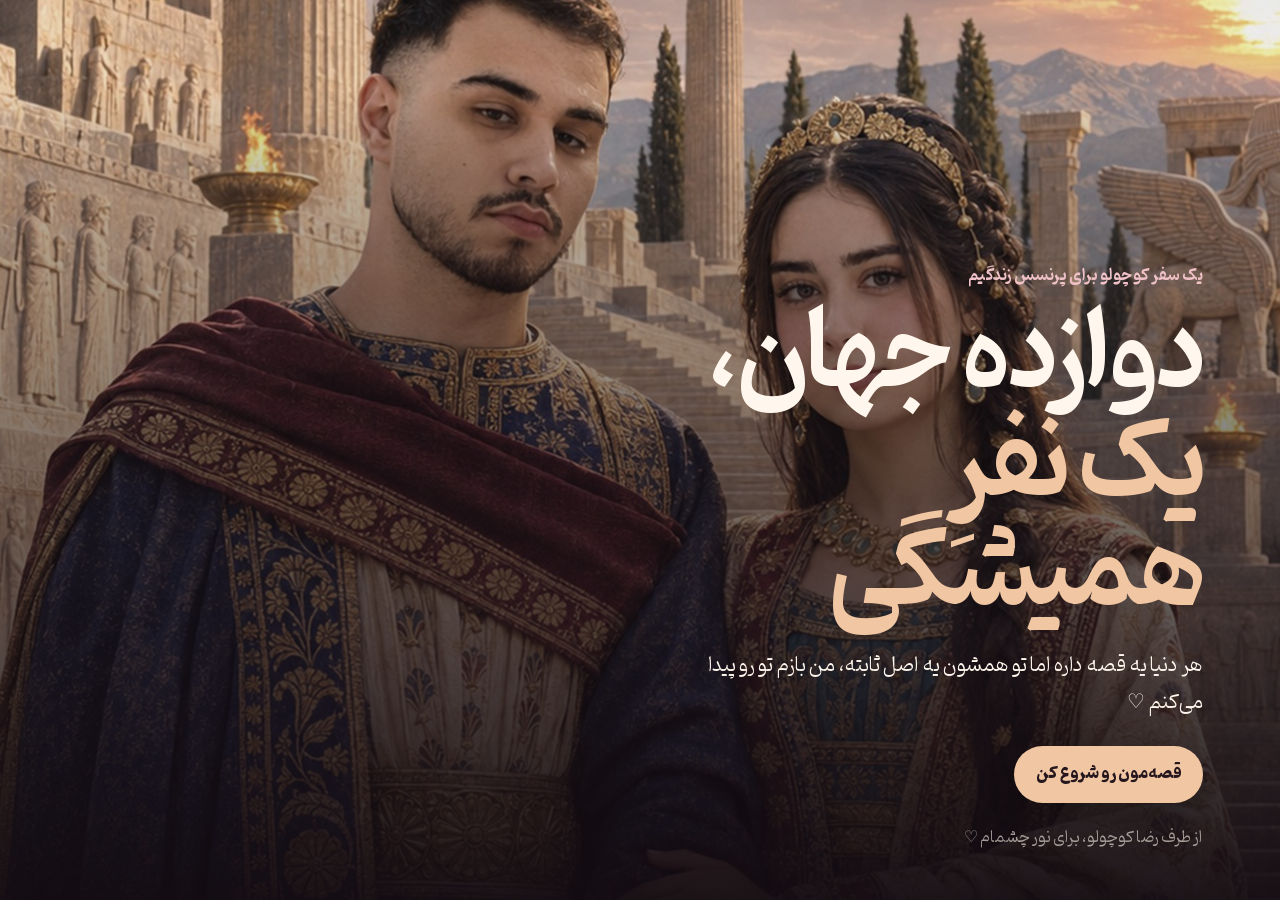
==== index.html @ 2c2beda5 "Build The Twelve Realms romantic story experience" ====
<!doctype html>
<html lang="fa" dir="rtl">
  <head>
    <meta charset="UTF-8" />
    <meta
      name="viewport"
      content="width=device-width, initial-scale=1, viewport-fit=cover"
    />
    <meta name="theme-color" content="#221827" />
    <meta name="description" content="دوازده جهان، دوازده قصه — از طرف رضا" />
    <title>دوازده جهان، یک عسل</title>
    <link rel="icon" href="assets/favicon.svg" type="image/svg+xml" />
    <link rel="stylesheet" href="styles.css" />
    <script src="stories.js" defer></script>
    <script src="script.js" defer></script>
  </head>
  <body>
    <a class="skip-link" href="#story-title">رفتن به داستان</a>

    <div class="story-app" id="story-app">
      <section class="intro" id="intro" aria-labelledby="intro-title">
        <div class="intro__image" aria-hidden="true"></div>
        <div class="intro__shade" aria-hidden="true"></div>
        <div class="intro__content">
          <p class="intro__eyebrow">یک سفر کوچولو برای پرنسس زندگیم</p>
          <h1 id="intro-title">دوازده جهان،<br /><em>یک نفرِ همیشگی</em></h1>
          <p class="intro__lead">
            هر دنیا یه قصه داره اما تو همشون یه اصل ثابته، من بازم تو رو پیدا
            می‌کنم ♡
          </p>
          <button class="start-button" id="start-story" type="button">
            قصه‌مون رو شروع کن
          </button>
          <p class="intro__from">از طرف رضا کوچولو، برای نور چشمام ♡</p>
        </div>
      </section>

      <main class="reader" id="reader" aria-hidden="true">
        <header class="reader__header">
          <button
            class="brand"
            id="restart-story"
            type="button"
            aria-label="بازگشت به صفحه اول"
          >
            شروع دوباره قصه‌ها
          </button>
          <p class="chapter-count">
            فصل <b id="current-number">۱</b> از
            <span id="total-number">۱۲</span>
          </p>
        </header>

        <div
          class="story-viewport"
          id="story-viewport"
          tabindex="0"
          aria-label="داستان‌های تصویری؛ برای جابه‌جایی به چپ یا راست بکشید"
        >
          <div class="story-track" id="story-track"></div>
          <p class="swipe-tip" id="swipe-tip">با انگشت ورق بزن</p>
        </div>

        <nav class="reader__controls" aria-label="جابه‌جایی بین فصل‌ها">
          <button
            class="nav-button nav-button--next"
            id="next-story"
            type="button"
          >
            فصل بعد
          </button>
          <div
            class="progress-dots"
            id="progress-dots"
            role="tablist"
            aria-label="فصل‌های داستان"
          ></div>
          <button
            class="nav-button nav-button--previous"
            id="previous-story"
            type="button"
          >
            فصل قبل
          </button>
        </nav>
      </main>

      <section
        class="reality-ending"
        id="reality-ending"
        aria-labelledby="reality-title"
        aria-hidden="true"
      >
        <div class="reality-ending__inner">
          <p class="reality-ending__eyebrow">و اما آخرین دنیا...</p>
          <h2 id="reality-title" tabindex="-1">دنیای واقعیِ خودمون</h2>

          <div class="reality-ending__copy">
            <p>همه‌ی این دنیاها قشنگ بودن...</p>
            <p>
              توی یکی‌شون ملکه بودی، توی یکی پرنسس؛ یک‌جا قهرمان بودی و
              یک‌جا تنها امیدِ آخر دنیا.
            </p>
            <p>
              ولی حقیقت اینه که من برای دوست‌داشتنت به تخت جمشید، قصر،
              مولتی‌ورس یا یک شهر پر از نورهای نئونی احتیاج ندارم.
            </p>
            <p>من تو رو همین‌جا دوست دارم؛ توی همین دنیای معمولی خودمون.</p>
            <p>
              وقتی خسته‌ای، وقتی ساکتی، وقتی خوشحالی، وقتی به خودت شک می‌کنی
              و حتی وقت‌هایی که شاید من نتونستم اون‌طور که باید نشونت بدم
              چقدر برام ارزشمندی.
            </p>
            <p>
              من تلاشت رو می‌بینم، عسل. روزهایی رو که با خستگی ادامه می‌دی
              می‌بینم. مهربونی‌هات، نگرانی‌هات، لبخندت و قلب قشنگی که پشت
              همه‌شون پنهانه رو می‌بینم.
            </p>
            <p>
              شاید نتونم برات دوازده جهان واقعی بسازم، اما دلم می‌خواد توی
              همین یک جهان، آدمی باشم که کنارش احساس امنیت می‌کنی؛ کسی که
              خستگی‌هات پیشش سبک‌تر می‌شن و هیچ‌وقت باعث نمی‌شه فکر کنی کافی
              نیستی.
            </p>
            <p>
              اگر هزار بار دیگه هم بین هزار دنیا گم بشم، باز دنبالت می‌گردم.
              اما خوشبختانه این بار لازم نیست خیلی دور برم...
            </p>
            <p class="reality-ending__promise">
              چون دنیای موردعلاقه‌ی من همین‌جاست؛ هرجایی که تو باشی.
            </p>
          </div>

          <div class="future-photo" role="img" aria-label="قاب عکس آینده‌ی رضا و عسل">
            <span class="future-photo__heart" aria-hidden="true">♡</span>
            <p class="future-photo__title">جای این عکس هنوز خالیه...</p>
            <p>
              چون این یکی رو نمی‌شه ساخت یا از جایی پیدا کرد.<br />
              باید یک روز واقعاً کنار هم بایستیم و خودمون بگیریمش.
            </p>
            <p class="future-photo__waiting">
              بی‌صبرانه منتظر روزی‌ام که فاصله تموم بشه و این قاب رو با
              خاطره‌ی خودمون پُر کنیم.
            </p>
          </div>

          <p class="reality-ending__signoff">
            دوستت دارم، عسلی.<br />از طرف رضا کوچولوت ♡
          </p>
          <button class="ending-restart" id="ending-restart" type="button">
            قصه‌هامون رو دوباره بخونیم
          </button>
        </div>
      </section>

      <p class="live-region" id="live-region" aria-live="polite"></p>
    </div>

    <noscript>برای دیدن این قصه، جاوااسکریپت مرورگر باید روشن باشد.</noscript>
  </body>
</html>
---- styles.css ----
@font-face {
  font-family: "Peyda Local";
  src: url("assets/fonts/Peyda-Regular.woff2") format("woff2");
  font-weight: 400;
  font-display: swap;
}

@font-face {
  font-family: "Peyda Local";
  src: url("assets/fonts/Peyda-SemiBold.woff2") format("woff2");
  font-weight: 600;
  font-display: swap;
}

@font-face {
  font-family: "Peyda Local";
  src: url("assets/fonts/Peyda-Bold.woff2") format("woff2");
  font-weight: 700;
  font-display: swap;
}

@font-face {
  font-family: "Pinar Local";
  src: url("assets/fonts/Pinar-Variable.woff2") format("woff2");
  font-weight: 100 900;
  font-display: swap;
}

:root {
  color-scheme: dark;
  --bg: #211921;
  --panel: #ead6b7;
  --accent: #852d3f;
  --ink: #291d20;
  --muted: #6e5654;
  --gutter: clamp(1.1rem, 5vw, 2rem);
  --header-h: 3.85rem;
  --controls-h: 4.7rem;
  --ease: cubic-bezier(0.22, 0.75, 0.18, 1);
}

* {
  box-sizing: border-box;
}
html,
body {
  width: 100%;
  height: 100%;
  overflow: hidden;
}
body {
  margin: 0;
  min-width: 320px;
  background: var(--bg);
  color: var(--ink);
  font-family: "Pinar Local", Tahoma, sans-serif;
  font-size: 16px;
  -webkit-font-smoothing: antialiased;
  overscroll-behavior: none;
}
button {
  font: inherit;
  -webkit-tap-highlight-color: transparent;
}
button:focus-visible,
.story-viewport:focus-visible,
.skip-link:focus-visible {
  outline: 3px solid var(--accent);
  outline-offset: 3px;
}
.skip-link {
  position: fixed;
  z-index: 100;
  top: 0.5rem;
  right: 0.5rem;
  padding: 0.6rem 1rem;
  transform: translateY(-150%);
  background: #fff;
  color: #111;
}
.skip-link:focus {
  transform: translateY(0);
}

.story-app {
  position: relative;
  width: 100%;
  height: 100dvh;
  background: var(--bg);
  color: var(--ink);
  transition:
    background-color 0.55s ease,
    color 0.55s ease;
  isolation: isolate;
}

.intro {
  position: fixed;
  z-index: 50;
  inset: 0;
  display: grid;
  align-items: end;
  color: #fff7ed;
  background: #211921;
  transition:
    opacity 0.7s ease,
    visibility 0.7s ease;
}
.intro.is-hidden {
  opacity: 0;
  visibility: hidden;
  pointer-events: none;
}
.intro__image {
  position: absolute;
  inset: -2rem;
  background: url("assets/story/01-achaemenid.jpg") 58% 24% / cover no-repeat;
  filter: saturate(0.82) contrast(0.98);
  transform: scale(1.04);
  animation: intro-drift 10s ease-in-out infinite alternate;
}
@keyframes intro-drift {
  to {
    transform: scale(1.09) translateY(-1%);
  }
}
.intro__shade {
  position: absolute;
  inset: 0;
  background: linear-gradient(
    180deg,
    rgba(18, 11, 17, 0.06) 10%,
    rgba(18, 11, 17, 0.25) 20%,
    rgba(18, 11, 17, 0.95) 100%
  );
}
.intro__content {
  position: relative;
  z-index: 2;
  width: 100%;
  max-width: 46rem;
  padding: 3rem var(--gutter) max(2.25rem, env(safe-area-inset-bottom));
}
.intro__eyebrow {
  margin: 0 0 0.65rem;
  color: #f0c2c8;
  font-size: 16px;
  font-weight: 600;
}
.intro h1 {
  margin: 0;
  font-family: "Pinar Local", sans-serif;
  font-size: clamp(3rem, 13vw, 6.5rem);
  font-weight: 600;
  line-height: 1.05;
  letter-spacing: -0.04em;
}
.intro h1 em {
  color: #f1c6a2;
  font-style: normal;
}
.intro__lead {
  max-width: 34rem;
  margin: 1.05rem 0 1.5rem;
  color: rgba(255, 247, 237);
  font-size: 20px;
  line-height: 1.85;
}
.start-button {
  min-height: 3.3rem;
  padding: 0.7rem 1.35rem;
  color: #25171d;
  background: #f1c6a2;
  border: 0;
  border-radius: 100px;
  font-weight: 700;
  cursor: pointer;
  box-shadow: 0 12px 30px rgba(0, 0, 0, 0.2);
  transition:
    transform 0.2s,
    background 0.2s;
}
.start-button:active {
  transform: scale(0.97);
}
.intro__from {
  margin: 1.15rem 0 0;
  color: rgba(255, 247, 237, 0.6);
  font-size: 16px;
}

.reader {
  height: 100%;
  display: grid;
  grid-template-rows: var(--header-h) minmax(0, 1fr) calc(
      var(--controls-h) + env(safe-area-inset-bottom)
    );
  background: var(--bg);
  transition: background-color 0.55s ease;
}
.reader__header {
  position: relative;
  z-index: 10;
  display: flex;
  align-items: center;
  justify-content: space-between;
  min-width: 0;
  padding: max(0.35rem, env(safe-area-inset-top)) var(--gutter) 0.35rem;
  color: var(--ink);
  background: var(--panel);
  border-bottom: 1px solid color-mix(in srgb, var(--ink) 14%, transparent);
  transition:
    background-color 0.55s ease,
    color 0.55s ease;
}
.brand {
  min-height: 44px;
  display: flex;
  align-items: center;
  gap: 0.38rem;
  padding: 0.3rem 0;
  color: inherit;
  background: transparent;
  border: 0;
  cursor: pointer;
  font-weight: 700;
}
.brand i {
  color: var(--accent);
  font-family: "Pinar Local";
  font-style: normal;
  font-size: 1.15rem;
}
.chapter-count {
  margin: 0;
  color: var(--muted);
  font-size: 16px;
  transition: color 0.55s;
  display: flex;
  align-items: center;
  gap: 4px;
}
.chapter-count b {
  color: var(--accent);
  font-size: 20px;
}

.story-viewport {
  position: relative;
  min-height: 0;
  overflow: hidden;
  touch-action: pan-y;
  background: var(--bg);
}
.story-track {
  height: 100%;
  display: flex;
  direction: ltr;
  will-change: transform;
  transition: transform 0.65s var(--ease);
}
.story-track.is-dragging {
  transition: none;
}
.story-slide {
  flex: 0 0 100%;
  min-width: 0;
  height: 100%;
  display: grid;
  grid-template-rows: minmax(0, 54%) minmax(0, 46%);
  direction: rtl;
  background: var(--slide-bg);
  color: var(--slide-ink);
}
.story-visual {
  position: relative;
  min-height: 0;
  overflow: hidden;
  background: var(--slide-bg);
}
.story-visual::before {
  content: "";
  position: absolute;
  inset: -1.5rem;
  background: var(--story-image) center / cover no-repeat;
  filter: blur(24px) saturate(0.8) brightness(0.58);
  transform: scale(1.08);
  opacity: 0.8;
}
.story-visual::after {
  content: "";
  position: absolute;
  inset: 0;
  background: linear-gradient(
    180deg,
    transparent 70%,
    color-mix(in srgb, var(--slide-panel) 58%, transparent)
  );
}
.story-visual img {
  position: relative;
  z-index: 1;
  width: 100%;
  height: 100%;
  display: block;
  object-fit: var(--image-fit, contain);
  object-position: var(--image-position);
  filter: saturate(0.9) contrast(1.02);
}
.story-visual--future {
  display: grid;
  place-items: center;
  padding: 1rem var(--gutter);
  background: #3a262b;
}
.story-visual--future::before {
  inset: 0;
  background:
    radial-gradient(circle at 18% 20%, rgba(190, 121, 142, 0.3), transparent 45%),
    radial-gradient(circle at 82% 80%, rgba(225, 188, 146, 0.22), transparent 42%),
    #3a262b;
  filter: none;
  transform: none;
  opacity: 1;
}
.story-visual--future::after { display: none; }
.story-visual--future .future-photo--story {
  z-index: 1;
  width: min(100%, 34rem);
  min-height: 0;
  margin: 0;
  padding: 1.5rem 1.2rem;
  color: #342426;
  background: #fffaf2;
}
.story-visual--future .future-photo--story p { line-height: 1.65; }
.story-panel {
  position: relative;
  min-height: 0;
  padding: 1.35rem var(--gutter) 1.55rem;
  overflow-y: auto;
  overscroll-behavior: contain;
  scrollbar-width: thin;
  scrollbar-color: var(--slide-accent) transparent;
  background: var(--slide-panel);
  color: var(--slide-ink);
}
.story-panel__inner {
  max-width: 44rem;
  margin-inline: auto;
}
.story-eyebrow {
  margin: 0 0 0.35rem;
  color: var(--slide-accent);
  font-size: 16px;
  font-weight: 600;
}
.story-title {
  margin: 0 0 0.8rem;
  font-family: "Pinar Local", sans-serif;
  font-size: clamp(1.65rem, 7.2vw, 3.8rem);
  line-height: 1.32;
  font-weight: 700;
  letter-spacing: -0.025em;
}
.story-copy {
  display: grid;
  gap: 0.6rem;
}
.story-copy p {
  margin: 0;
  color: var(--slide-muted);
  font-size: 1rem;
  line-height: 1.75;
}
.story-punchline {
  margin: 0.9rem 0 0;
  padding: 0.75rem 0.9rem;
  color: var(--slide-ink);
  background: color-mix(in srgb, var(--slide-accent) 13%, transparent);
  border-right: 3px solid var(--slide-accent);
  font-size: 0.94rem;
  line-height: 1.75;
  font-weight: 600;
}

.swipe-tip {
  position: absolute;
  z-index: 5;
  left: 50%;
  top: 50%;
  margin: 0;
  padding: 0.55rem 0.9rem;
  transform: translate(-50%, -50%);
  color: #fff;
  background: rgba(12, 10, 17, 0.68);
  border: 1px solid rgba(255, 255, 255, 0.25);
  border-radius: 100px;
  font-size: 0.78rem;
  pointer-events: none;
  backdrop-filter: blur(8px);
  animation: tip-away 0.7s 3.4s forwards;
}
@keyframes tip-away {
  to {
    opacity: 0;
    visibility: hidden;
    transform: translate(-50%, -40%);
  }
}

.reader__controls {
  position: relative;
  z-index: 10;
  display: grid;
  grid-template-columns: auto 1fr auto;
  align-items: center;
  gap: 0.65rem;
  padding: 0.5rem var(--gutter) max(0.5rem, env(safe-area-inset-bottom));
  color: var(--ink);
  background: var(--panel);
  border-top: 1px solid color-mix(in srgb, var(--ink) 14%, transparent);
  transition:
    background-color 0.55s ease,
    color 0.55s ease;
}
.nav-button {
  min-height: 44px;
  min-width: 4.6rem;
  padding: 0.45rem 0.65rem;
  color: var(--ink);
  background: transparent;
  border: 1px solid color-mix(in srgb, var(--ink) 30%, transparent);
  border-radius: 100px;
  cursor: pointer;
  font-size: 0.78rem;
  font-weight: 600;
}
.nav-button:disabled {
  opacity: 0.38;
  cursor: default;
}
.nav-button--next {
  color: var(--panel);
  background: var(--accent);
  border-color: var(--accent);
}
.progress-dots {
  min-width: 0;
  display: flex;
  align-items: center;
  justify-content: center;
  gap: 0;
  direction: ltr;
}
.progress-dot {
  position: relative;
  width: 16px;
  height: 44px;
  padding: 0;
  border: 0;
  background: transparent;
  cursor: pointer;
}
.progress-dot::before {
  content: "";
  position: absolute;
  top: 50%;
  left: 50%;
  width: 7px;
  height: 7px;
  border-radius: 50%;
  background: color-mix(in srgb, var(--ink) 25%, transparent);
  transform: translate(-50%, -50%);
  transition:
    width 0.35s var(--ease),
    background 0.35s;
}
.progress-dot[aria-selected="true"]::before {
  width: 14px;
  border-radius: 8px;
  background: var(--accent);
}
.reality-ending {
  position: fixed;
  z-index: 60;
  inset: 0;
  overflow-y: auto;
  overscroll-behavior: contain;
  color: #342426;
  background:
    radial-gradient(circle at 12% 8%, rgba(142, 52, 73, 0.09), transparent 30rem),
    radial-gradient(circle at 90% 92%, rgba(164, 105, 67, 0.11), transparent 28rem),
    #f4eadc;
  opacity: 0;
  visibility: hidden;
  pointer-events: none;
  transform: translateY(1.25rem);
  transition: opacity 0.65s var(--ease), transform 0.65s var(--ease), visibility 0.65s;
}
.reality-ending.is-visible {
  opacity: 1;
  visibility: visible;
  pointer-events: auto;
  transform: translateY(0);
}
.reality-ending__inner {
  width: min(100%, 48rem);
  min-height: 100%;
  margin-inline: auto;
  padding: max(3.5rem, env(safe-area-inset-top)) var(--gutter) max(3rem, env(safe-area-inset-bottom));
}
.reality-ending__eyebrow {
  margin: 0 0 0.5rem;
  color: #8b3047;
  font-size: 1rem;
  font-weight: 700;
}
.reality-ending h2 {
  margin: 0 0 1.7rem;
  font-size: clamp(2.4rem, 11vw, 5.4rem);
  font-weight: 700;
  line-height: 1.12;
  letter-spacing: -0.035em;
}
.reality-ending__copy {
  display: grid;
  gap: 1rem;
  font-size: 1.08rem;
  line-height: 2;
}
.reality-ending__copy p { margin: 0; }
.reality-ending__promise {
  margin-top: 0.6rem !important;
  color: #7f293f;
  font-size: clamp(1.35rem, 5vw, 2rem);
  font-weight: 700;
  line-height: 1.65 !important;
}
.future-photo {
  position: relative;
  display: grid;
  place-items: center;
  min-height: 19rem;
  margin: 3rem 0 2rem;
  padding: 2.6rem 1.6rem;
  overflow: hidden;
  text-align: center;
  background: rgba(255, 252, 246, 0.72);
  border: 1px solid rgba(92, 61, 55, 0.24);
  box-shadow: 0 1.5rem 4rem rgba(62, 37, 39, 0.1);
  isolation: isolate;
}
.future-photo::before {
  content: "";
  position: absolute;
  z-index: -1;
  inset: 0.75rem;
  border: 1px dashed rgba(139, 48, 71, 0.32);
}
.future-photo p {
  max-width: 29rem;
  margin: 0.4rem auto;
  line-height: 1.9;
}
.future-photo__heart {
  color: #8b3047;
  font-size: 2.5rem;
  line-height: 1;
}
.future-photo__title {
  color: #4c3033;
  font-size: 1.45rem;
  font-weight: 700;
}
.future-photo__waiting {
  margin-top: 1rem !important;
  color: #8b3047;
  font-weight: 700;
}
.reality-ending__signoff {
  margin: 2.25rem 0 1.5rem;
  color: #6f2639;
  font-size: 1.2rem;
  font-weight: 700;
  line-height: 1.9;
}
.ending-restart {
  min-height: 3.2rem;
  padding: 0.75rem 1.25rem;
  color: #fff8ef;
  background: #7f293f;
  border: 0;
  border-radius: 100px;
  font-weight: 700;
  cursor: pointer;
}

.live-region {
  position: fixed;
  width: 1px;
  height: 1px;
  overflow: hidden;
  clip: rect(0 0 0 0);
  white-space: nowrap;
}
noscript {
  position: fixed;
  inset: 0;
  z-index: 100;
  display: grid;
  place-items: center;
  padding: 2rem;
  background: #211921;
  color: white;
  text-align: center;
}

@media (min-width: 760px) {
  :root {
    --header-h: 4.25rem;
    --controls-h: 5rem;
    --gutter: clamp(2rem, 4vw, 4rem);
  }
  .story-slide {
    grid-template-columns: minmax(0, 58%) minmax(320px, 42%);
    grid-template-rows: 1fr;
  }
  .story-visual {
    grid-column: 1;
    grid-row: 1;
  }
  .story-panel {
    grid-column: 2;
    grid-row: 1;
    display: grid;
    align-items: center;
    padding-block: 3rem;
  }
  .story-title {
    font-size: clamp(2.2rem, 3.6vw, 4rem);
  }
  .story-copy p {
    font-size: 1.05rem;
  }
  .intro__content {
    padding-left: 6vw;
    padding-right: 6vw;
    padding-bottom: 5vh;
  }
  .nav-button {
    min-width: 7rem;
    font-size: 0.86rem;
  }
  .progress-dots {
    gap: 0.08rem;
  }
  .progress-dot {
    width: 28px;
  }
  .progress-dot::before {
    width: 8px;
    height: 8px;
  }
}

@media (max-height: 700px) and (max-width: 759px) {
  :root {
    --header-h: 3.5rem;
    --controls-h: 4.3rem;
  }
  .story-slide {
    grid-template-rows: 50% 50%;
  }
  .story-panel {
    padding-top: 1rem;
    padding-bottom: 1rem;
  }
  .story-title {
    font-size: 1.55rem;
    margin-bottom: 0.55rem;
  }
  .story-copy {
    gap: 0.45rem;
  }
  .story-copy p {
    font-size: 0.9rem;
    line-height: 1.62;
  }
  .story-punchline {
    margin-top: 0.6rem;
    padding-block: 0.55rem;
    font-size: 0.88rem;
  }
}

@media (prefers-reduced-motion: reduce) {
  *,
  *::before,
  *::after {
    animation-duration: 0.01ms !important;
    animation-iteration-count: 1 !important;
    transition-duration: 0.01ms !important;
  }
}
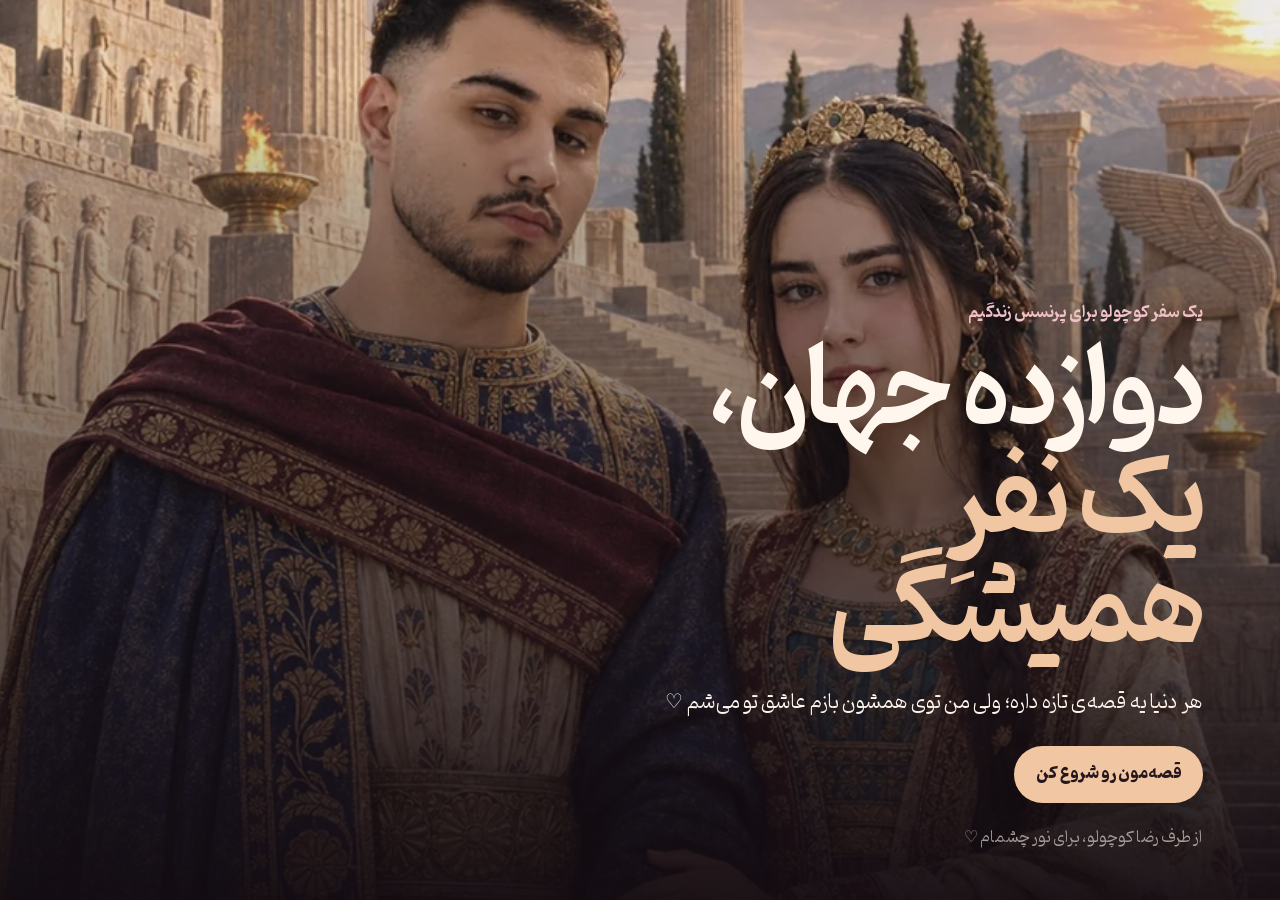
==== commit 08855fd1: "change subtitle" ====
--- a/index.html
+++ b/index.html
@@ -25,8 +25,7 @@
           <p class="intro__eyebrow">یک سفر کوچولو برای پرنسس زندگیم</p>
           <h1 id="intro-title">دوازده جهان،<br /><em>یک نفرِ همیشگی</em></h1>
           <p class="intro__lead">
-            هر دنیا یه قصه داره اما تو همشون یه اصل ثابته، من بازم تو رو پیدا
-            می‌کنم ♡
+            هر دنیا یه قصه‌ی تازه داره؛ ولی من توی همشون بازم عاشق تو می‌شم ♡
           </p>
           <button class="start-button" id="start-story" type="button">
             قصه‌مون رو شروع کن
--- a/styles.css
+++ b/styles.css
@@ -114,7 +114,7 @@
 .intro__image {
   position: absolute;
   inset: -2rem;
-  background: url("assets/story/01-achaemenid.jpg") 58% 24% / cover no-repeat;
+  background: url("assets/story/01-achaemenid.webp") 58% 24% / cover no-repeat;
   filter: saturate(0.82) contrast(0.98);
   transform: scale(1.04);
   animation: intro-drift 10s ease-in-out infinite alternate;
@@ -278,15 +278,6 @@
   overflow: hidden;
   background: var(--slide-bg);
 }
-.story-visual::before {
-  content: "";
-  position: absolute;
-  inset: -1.5rem;
-  background: var(--story-image) center / cover no-repeat;
-  filter: blur(24px) saturate(0.8) brightness(0.58);
-  transform: scale(1.08);
-  opacity: 0.8;
-}
 .story-visual::after {
   content: "";
   position: absolute;
@@ -314,6 +305,8 @@
   background: #3a262b;
 }
 .story-visual--future::before {
+  content: "";
+  position: absolute;
   inset: 0;
   background:
     radial-gradient(circle at 18% 20%, rgba(190, 121, 142, 0.3), transparent 45%),
